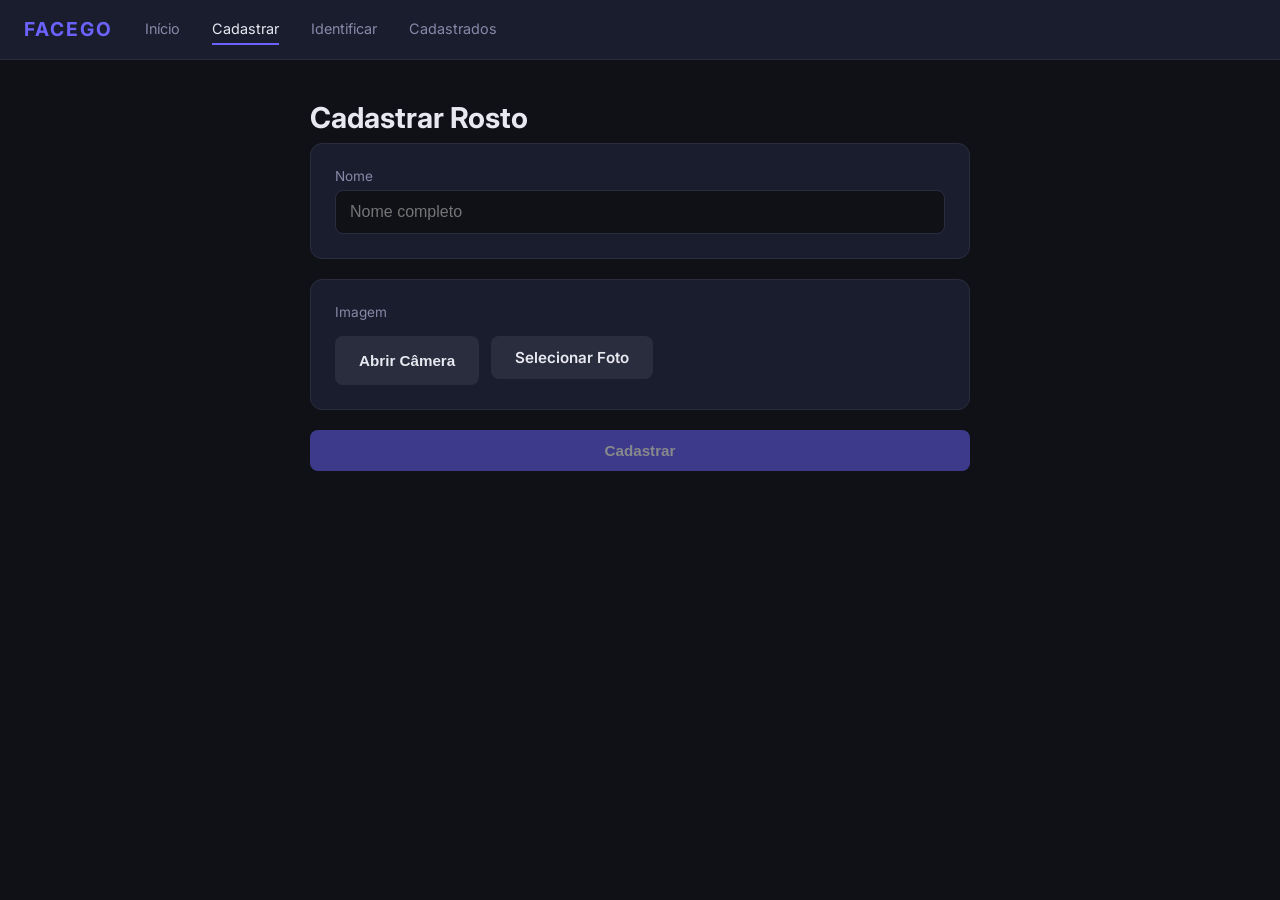
==== web/register.html @ 091972bb "feat: initial release Sistema de reconhecimento facial em Go com SCRFD + ArcFace via ONNX Runtime. P" ====
<!DOCTYPE html>
<html lang="pt-BR">
<head>
  <meta charset="UTF-8">
  <meta name="viewport" content="width=device-width, initial-scale=1.0">
  <title>Cadastrar — FaceGo</title>
  <link rel="stylesheet" href="/web/css/app.css">
  <link href="https://fonts.googleapis.com/css2?family=Inter:wght@400;600;700&display=swap" rel="stylesheet">
</head>
<body>
<nav>
  <a class="logo" href="/web/index.html">FACEGO</a>
  <a href="/web/index.html">Início</a>
  <a href="/web/register.html" class="active">Cadastrar</a>
  <a href="/web/identify.html">Identificar</a>
  <a href="/web/persons.html">Cadastrados</a>
</nav>

<main>
  <h1>Cadastrar Rosto</h1>

  <div class="card">
    <label for="name">Nome</label>
    <input type="text" id="name" placeholder="Nome completo" autocomplete="off">
  </div>

  <div class="card">
    <label>Imagem</label>
    <div class="video-wrap" id="videoWrap" style="display:none">
      <video id="video" muted playsinline></video>
    </div>
    <img id="preview" style="display:none; width:100%; border-radius:10px; margin:16px 0;" alt="preview">

    <div class="btn-row">
      <button class="btn btn-secondary" id="btnCamera">Abrir Câmera</button>
      <button class="btn btn-secondary" id="btnCapture" style="display:none">Capturar Foto</button>
      <label class="btn btn-secondary" style="cursor:pointer">
        Selecionar Foto
        <input type="file" id="fileInput" accept="image/jpeg,image/png" style="display:none">
      </label>
    </div>
  </div>

  <div class="alert" id="alert"></div>

  <button class="btn btn-primary" id="btnRegister" disabled style="width:100%">Cadastrar</button>
</main>

<script type="module">
  import { startCamera, stopCamera, captureFrame } from '/web/js/camera.js';

  let stream = null;
  let imageBlob = null;

  const video = document.getElementById('video');
  const videoWrap = document.getElementById('videoWrap');
  const preview = document.getElementById('preview');
  const btnCamera = document.getElementById('btnCamera');
  const btnCapture = document.getElementById('btnCapture');
  const fileInput = document.getElementById('fileInput');
  const btnRegister = document.getElementById('btnRegister');
  const alert = document.getElementById('alert');

  function showAlert(msg, type) {
    alert.className = `alert alert-${type} show`;
    alert.textContent = msg;
  }

  function setImage(blob) {
    imageBlob = blob;
    preview.src = URL.createObjectURL(blob);
    preview.style.display = 'block';
    btnRegister.disabled = false;
  }

  btnCamera.addEventListener('click', async () => {
    if (stream) {
      stopCamera(stream); stream = null;
      videoWrap.style.display = 'none';
      btnCapture.style.display = 'none';
      btnCamera.textContent = 'Abrir Câmera';
      return;
    }
    try {
      stream = await startCamera(video);
      videoWrap.style.display = 'block';
      btnCapture.style.display = 'inline-flex';
      btnCamera.textContent = 'Fechar Câmera';
    } catch(e) {
      showAlert('Não foi possível acessar a câmera: ' + e.message, 'error');
    }
  });

  btnCapture.addEventListener('click', async () => {
    const blob = await captureFrame(video);
    setImage(blob);
    stopCamera(stream); stream = null;
    videoWrap.style.display = 'none';
    btnCapture.style.display = 'none';
    btnCamera.textContent = 'Abrir Câmera';
  });

  fileInput.addEventListener('change', () => {
    if (fileInput.files[0]) setImage(fileInput.files[0]);
  });

  btnRegister.addEventListener('click', async () => {
    const name = document.getElementById('name').value.trim();
    if (!name) { showAlert('Informe o nome.', 'error'); return; }
    if (!imageBlob) { showAlert('Selecione ou capture uma imagem.', 'error'); return; }

    btnRegister.disabled = true;
    btnRegister.innerHTML = '<span class="spinner"></span> Cadastrando...';

    const form = new FormData();
    form.append('name', name);
    form.append('image', imageBlob, 'face.jpg');

    try {
      const res = await fetch('/api/v1/persons', { method: 'POST', body: form });
      const data = await res.json();
      if (data.success) {
        showAlert(`Rosto cadastrado com sucesso! (${data.person.name})`, 'success');
        document.getElementById('name').value = '';
        preview.style.display = 'none';
        imageBlob = null;
      } else {
        showAlert(data.error || 'Erro ao cadastrar.', 'error');
      }
    } catch(e) {
      showAlert('Erro de conexão: ' + e.message, 'error');
    }

    btnRegister.disabled = false;
    btnRegister.textContent = 'Cadastrar';
  });
</script>
</body>
</html>
---- web/css/app.css ----
*, *::before, *::after { box-sizing: border-box; margin: 0; padding: 0; }

:root {
  --bg: #0f1117;
  --surface: #1a1d2e;
  --border: #2a2d3e;
  --accent: #6c63ff;
  --accent-hover: #5a52e0;
  --text: #e8e8f0;
  --text-muted: #8888a8;
  --success: #4caf7d;
  --error: #f44c6b;
  --warn: #f5a623;
  --radius: 12px;
}

body {
  background: var(--bg);
  color: var(--text);
  font-family: 'Inter', system-ui, sans-serif;
  min-height: 100vh;
  padding: 0;
}

nav {
  background: var(--surface);
  border-bottom: 1px solid var(--border);
  padding: 0 24px;
  display: flex;
  align-items: center;
  gap: 32px;
  height: 60px;
}

nav .logo {
  font-weight: 700;
  font-size: 1.2rem;
  color: var(--accent);
  text-decoration: none;
  letter-spacing: 2px;
}

nav a {
  color: var(--text-muted);
  text-decoration: none;
  font-size: 0.9rem;
  padding: 6px 0;
  border-bottom: 2px solid transparent;
  transition: color .2s, border-color .2s;
}

nav a:hover, nav a.active {
  color: var(--text);
  border-bottom-color: var(--accent);
}

nav .count {
  margin-left: auto;
  font-size: 0.8rem;
  color: var(--text-muted);
  background: var(--border);
  padding: 4px 10px;
  border-radius: 20px;
}

main { max-width: 700px; margin: 40px auto; padding: 0 20px; }

h1 { font-size: 1.8rem; margin-bottom: 8px; }
h2 { font-size: 1.3rem; margin-bottom: 16px; color: var(--text-muted); font-weight: 400; }

.card {
  background: var(--surface);
  border: 1px solid var(--border);
  border-radius: var(--radius);
  padding: 24px;
  margin-bottom: 20px;
}

label { display: block; font-size: 0.85rem; color: var(--text-muted); margin-bottom: 6px; }

input[type=text] {
  width: 100%;
  padding: 12px 14px;
  background: var(--bg);
  border: 1px solid var(--border);
  border-radius: 8px;
  color: var(--text);
  font-size: 1rem;
  outline: none;
  transition: border-color .2s;
}

input[type=text]:focus { border-color: var(--accent); }

.video-wrap {
  position: relative;
  width: 100%;
  aspect-ratio: 4/3;
  background: #000;
  border-radius: 10px;
  overflow: hidden;
  margin: 16px 0;
}

video, canvas.overlay {
  position: absolute; inset: 0;
  width: 100%; height: 100%;
  object-fit: cover;
}

canvas.overlay { pointer-events: none; }

.btn {
  display: inline-flex;
  align-items: center;
  justify-content: center;
  gap: 8px;
  padding: 12px 24px;
  border: none;
  border-radius: 8px;
  font-size: 0.95rem;
  font-weight: 600;
  cursor: pointer;
  transition: background .2s, opacity .2s;
}

.btn-primary { background: var(--accent); color: #fff; }
.btn-primary:hover { background: var(--accent-hover); }
.btn-secondary { background: var(--border); color: var(--text); }
.btn-secondary:hover { background: #3a3d50; }
.btn-danger { background: var(--error); color: #fff; }
.btn:disabled { opacity: .5; cursor: not-allowed; }

.btn-row { display: flex; gap: 12px; flex-wrap: wrap; margin-top: 16px; }

.alert {
  padding: 14px 18px;
  border-radius: 8px;
  font-size: 0.9rem;
  margin: 16px 0;
  display: none;
}
.alert.show { display: block; }
.alert-success { background: #1a3a2a; border: 1px solid var(--success); color: var(--success); }
.alert-error   { background: #3a1a22; border: 1px solid var(--error);   color: var(--error); }
.alert-info    { background: #1a2a3a; border: 1px solid var(--accent);  color: var(--accent); }

.result-card {
  text-align: center;
  padding: 32px;
}

.result-card img {
  width: 120px; height: 120px;
  border-radius: 50%;
  object-fit: cover;
  border: 3px solid var(--accent);
  margin-bottom: 16px;
}

.result-card .result-name { font-size: 1.5rem; font-weight: 700; margin-bottom: 8px; }
.result-card .similarity  { color: var(--success); font-size: 1.1rem; }
.result-card .unknown     { color: var(--error); font-size: 1.2rem; font-weight: 700; }

.persons-grid {
  display: grid;
  grid-template-columns: repeat(auto-fill, minmax(140px, 1fr));
  gap: 16px;
  margin-top: 20px;
}

.person-tile {
  background: var(--surface);
  border: 1px solid var(--border);
  border-radius: var(--radius);
  padding: 16px;
  text-align: center;
}

.person-tile img {
  width: 72px; height: 72px;
  border-radius: 50%;
  object-fit: cover;
  margin-bottom: 10px;
  background: var(--border);
}

.person-tile .name  { font-size: 0.85rem; font-weight: 600; margin-bottom: 4px; }
.person-tile button { font-size: 0.75rem; padding: 4px 10px; margin-top: 8px; }

.hero { text-align: center; padding: 60px 20px; }
.hero h1 { font-size: 3rem; color: var(--accent); letter-spacing: 4px; margin-bottom: 12px; }
.hero p { color: var(--text-muted); margin-bottom: 32px; }
.hero .btn-row { justify-content: center; }

.spinner {
  display: inline-block;
  width: 16px; height: 16px;
  border: 2px solid rgba(255,255,255,.3);
  border-top-color: #fff;
  border-radius: 50%;
  animation: spin .6s linear infinite;
}
@keyframes spin { to { transform: rotate(360deg); } }

.tag {
  display: inline-block;
  padding: 3px 10px;
  border-radius: 20px;
  font-size: 0.75rem;
  font-weight: 600;
}
.tag-ok      { background: #1a3a2a; color: var(--success); }
.tag-pending { background: #2a2a1a; color: var(--warn); }

@media (max-width: 500px) {
  main { padding: 0 12px; margin-top: 24px; }
  .hero h1 { font-size: 2rem; }
}
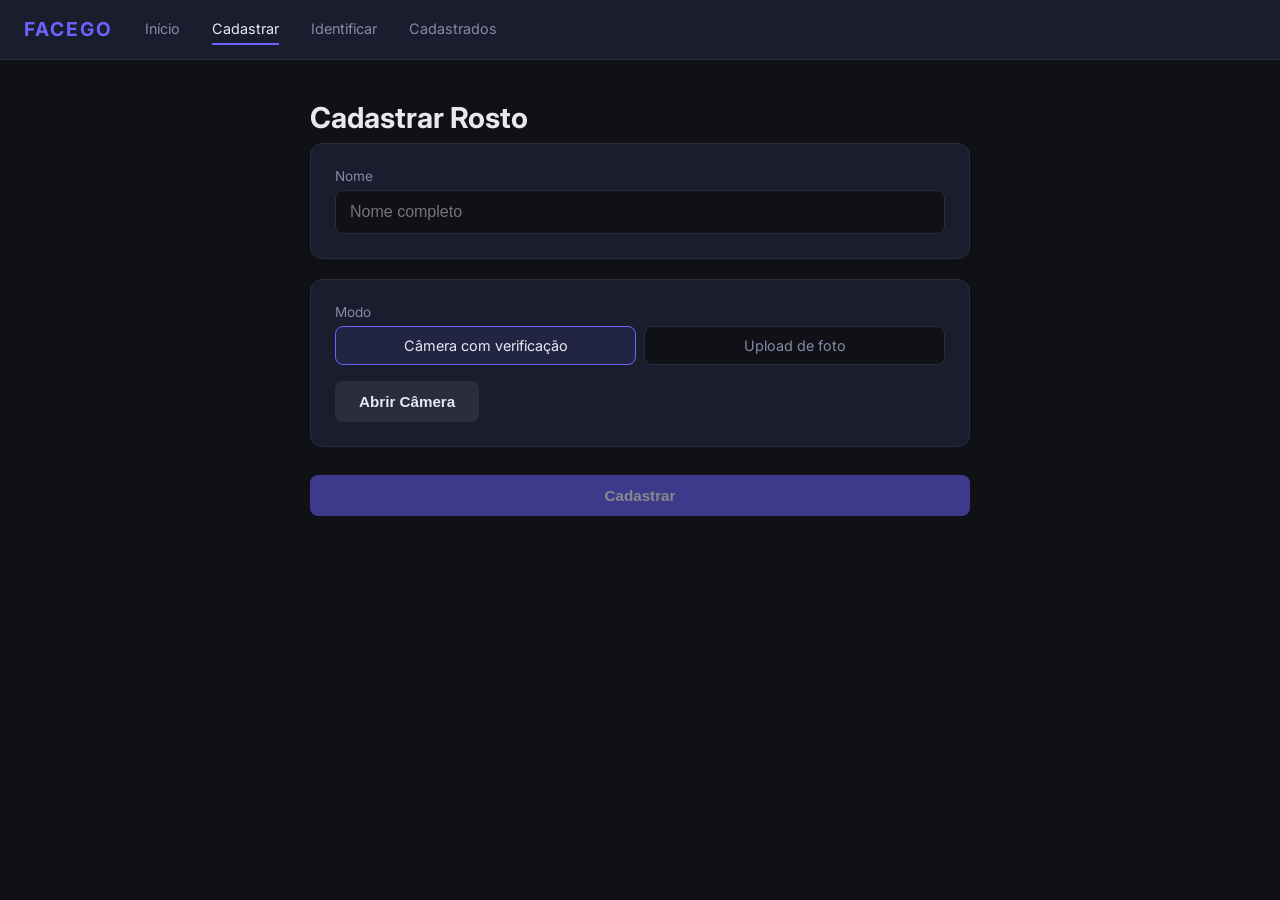
==== commit 04414ce9: "feat: liveness challenge no cadastro Verificação de vivacidade em 5 passos antes de cadastrar: esque" ====
--- a/web/register.html
+++ b/web/register.html
@@ -6,6 +6,89 @@
   <title>Cadastrar — FaceGo</title>
   <link rel="stylesheet" href="/web/css/app.css">
   <link href="https://fonts.googleapis.com/css2?family=Inter:wght@400;600;700&display=swap" rel="stylesheet">
+  <style>
+    .liveness-wrap {
+      position: relative;
+    }
+    .challenge-box {
+      position: absolute;
+      bottom: 12px; left: 50%; transform: translateX(-50%);
+      background: rgba(0,0,0,.75);
+      backdrop-filter: blur(6px);
+      border-radius: 10px;
+      padding: 10px 20px;
+      text-align: center;
+      width: calc(100% - 32px);
+      pointer-events: none;
+      z-index: 10;
+    }
+    .challenge-box .step-label {
+      font-size: .72rem;
+      color: #aaa;
+      margin-bottom: 4px;
+      letter-spacing: 1px;
+      text-transform: uppercase;
+    }
+    .challenge-box .instruction {
+      font-size: 1.05rem;
+      font-weight: 700;
+      color: #fff;
+    }
+    .challenge-box .instruction.ok { color: #4caf7d; }
+    .challenge-box .instruction.warn { color: #f5a623; }
+
+    .progress-steps {
+      display: flex;
+      justify-content: center;
+      gap: 8px;
+      margin: 12px 0 4px;
+    }
+    .step-dot {
+      width: 10px; height: 10px;
+      border-radius: 50%;
+      background: var(--border);
+      transition: background .3s;
+    }
+    .step-dot.done  { background: var(--success); }
+    .step-dot.active{ background: var(--accent); }
+
+    .face-indicator {
+      position: absolute;
+      top: 12px; right: 12px;
+      width: 44px; height: 44px;
+      border-radius: 50%;
+      display: flex; align-items: center; justify-content: center;
+      font-size: 1.4rem;
+      z-index: 10;
+    }
+    .face-indicator.found { background: rgba(76,175,125,.25); }
+    .face-indicator.none  { background: rgba(244,76,107,.25); }
+
+    .mode-tabs {
+      display: flex; gap: 8px; margin-bottom: 16px;
+    }
+    .mode-tab {
+      flex: 1; padding: 10px;
+      background: var(--bg);
+      border: 1px solid var(--border);
+      border-radius: 8px;
+      cursor: pointer;
+      text-align: center;
+      font-size: .9rem;
+      color: var(--text-muted);
+      transition: all .2s;
+    }
+    .mode-tab.active {
+      border-color: var(--accent);
+      color: var(--text);
+      background: rgba(108,99,255,.1);
+    }
+
+    #uploadPreview {
+      width: 100%; border-radius: 10px;
+      margin: 12px 0; display: none;
+    }
+  </style>
 </head>
 <body>
 <nav>
@@ -25,115 +108,305 @@
   </div>
 
   <div class="card">
-    <label>Imagem</label>
-    <div class="video-wrap" id="videoWrap" style="display:none">
-      <video id="video" muted playsinline></video>
+    <label>Modo</label>
+    <div class="mode-tabs">
+      <div class="mode-tab active" id="tabLiveness" onclick="setMode('liveness')">
+        Câmera com verificação
+      </div>
+      <div class="mode-tab" id="tabUpload" onclick="setMode('upload')">
+        Upload de foto
+      </div>
     </div>
-    <img id="preview" style="display:none; width:100%; border-radius:10px; margin:16px 0;" alt="preview">
-
-    <div class="btn-row">
-      <button class="btn btn-secondary" id="btnCamera">Abrir Câmera</button>
-      <button class="btn btn-secondary" id="btnCapture" style="display:none">Capturar Foto</button>
-      <label class="btn btn-secondary" style="cursor:pointer">
-        Selecionar Foto
-        <input type="file" id="fileInput" accept="image/jpeg,image/png" style="display:none">
-      </label>
+
+    <!-- LIVENESS MODE -->
+    <div id="livenessMode">
+      <div class="liveness-wrap">
+        <div class="video-wrap" id="videoWrap" style="display:none">
+          <video id="video" muted playsinline></video>
+          <div class="face-indicator none" id="faceIndicator">○</div>
+          <div class="challenge-box" id="challengeBox" style="display:none">
+            <div class="step-label" id="stepLabel">Passo 1 de 5</div>
+            <div class="instruction" id="instruction">Aguardando...</div>
+          </div>
+        </div>
+      </div>
+
+      <div class="progress-steps" id="progressSteps" style="display:none"></div>
+
+      <div class="btn-row">
+        <button class="btn btn-secondary" id="btnCamera" onclick="toggleCamera()">Abrir Câmera</button>
+      </div>
+    </div>
+
+    <!-- UPLOAD MODE -->
+    <div id="uploadMode" style="display:none">
+      <img id="uploadPreview" alt="preview">
+      <div class="btn-row">
+        <label class="btn btn-secondary" style="cursor:pointer">
+          Selecionar Foto
+          <input type="file" id="fileInput" accept="image/jpeg,image/png" style="display:none">
+        </label>
+      </div>
     </div>
   </div>
 
   <div class="alert" id="alert"></div>
-
-  <button class="btn btn-primary" id="btnRegister" disabled style="width:100%">Cadastrar</button>
+  <button class="btn btn-primary" id="btnRegister" disabled style="width:100%; margin-top:8px">Cadastrar</button>
 </main>
 
 <script type="module">
-  import { startCamera, stopCamera, captureFrame } from '/web/js/camera.js';
-
-  let stream = null;
-  let imageBlob = null;
-
-  const video = document.getElementById('video');
-  const videoWrap = document.getElementById('videoWrap');
-  const preview = document.getElementById('preview');
-  const btnCamera = document.getElementById('btnCamera');
-  const btnCapture = document.getElementById('btnCapture');
-  const fileInput = document.getElementById('fileInput');
-  const btnRegister = document.getElementById('btnRegister');
-  const alert = document.getElementById('alert');
-
-  function showAlert(msg, type) {
-    alert.className = `alert alert-${type} show`;
-    alert.textContent = msg;
+import { startCamera, stopCamera, captureFrame } from '/web/js/camera.js';
+
+// ── state ──────────────────────────────────────────────────────────────────
+let stream       = null;
+let capturedBlob = null;
+let mode         = 'liveness';
+let livenessOk   = false;
+let polling      = null;
+
+// ── challenges ────────────────────────────────────────────────────────────
+const CHALLENGES = [
+  { key: 'left',    label: '← Vire o rosto para a ESQUERDA',  check: p => p.yaw < -0.20 },
+  { key: 'right',   label: '→ Vire o rosto para a DIREITA',   check: p => p.yaw >  0.20 },
+  { key: 'up',      label: '↑ Olhe para CIMA',                check: p => p.pitch < -0.12 },
+  { key: 'down',    label: '↓ Olhe para BAIXO',               check: p => p.pitch >  0.12 },
+  { key: 'center',  label: 'Olhe para FRENTE — pronto!',      check: p => Math.abs(p.yaw) < 0.10 && Math.abs(p.pitch) < 0.08 },
+];
+
+let currentStep  = 0;
+let stepHoldMs   = 0;
+const HOLD_NEEDED = 600; // ms the pose must be held
+
+// ── DOM refs ──────────────────────────────────────────────────────────────
+const video          = document.getElementById('video');
+const videoWrap      = document.getElementById('videoWrap');
+const faceIndicator  = document.getElementById('faceIndicator');
+const challengeBox   = document.getElementById('challengeBox');
+const stepLabel      = document.getElementById('stepLabel');
+const instruction    = document.getElementById('instruction');
+const progressSteps  = document.getElementById('progressSteps');
+const btnRegister    = document.getElementById('btnRegister');
+const alert          = document.getElementById('alert');
+let lastTickMs = 0;
+
+// ── mode switch ────────────────────────────────────────────────────────────
+window.setMode = function(m) {
+  mode = m;
+  document.getElementById('tabLiveness').classList.toggle('active', m === 'liveness');
+  document.getElementById('tabUpload').classList.toggle('active', m === 'upload');
+  document.getElementById('livenessMode').style.display = m === 'liveness' ? '' : 'none';
+  document.getElementById('uploadMode').style.display   = m === 'upload'   ? '' : 'none';
+  capturedBlob = null;
+  livenessOk   = false;
+  btnRegister.disabled = true;
+  stopPolling();
+  if (stream) { stopCamera(stream); stream = null; resetCameraUI(); }
+};
+
+// ── camera ─────────────────────────────────────────────────────────────────
+window.toggleCamera = async function() {
+  const btn = document.getElementById('btnCamera');
+  if (stream) {
+    stopCamera(stream); stream = null;
+    stopPolling();
+    resetCameraUI();
+    btn.textContent = 'Abrir Câmera';
+    return;
   }
-
-  function setImage(blob) {
-    imageBlob = blob;
-    preview.src = URL.createObjectURL(blob);
-    preview.style.display = 'block';
+  try {
+    stream = await startCamera(video);
+    videoWrap.style.display = 'block';
+    challengeBox.style.display = 'block';
+    progressSteps.style.display = 'flex';
+    btn.textContent = 'Fechar Câmera';
+    resetChallenge();
+    startPolling();
+  } catch(e) {
+    showAlert('Câmera indisponível: ' + e.message, 'error');
+  }
+};
+
+function resetCameraUI() {
+  videoWrap.style.display = 'none';
+  challengeBox.style.display = 'none';
+  progressSteps.style.display = 'none';
+  capturedBlob = null;
+  livenessOk = false;
+  btnRegister.disabled = true;
+}
+
+// ── progress dots ──────────────────────────────────────────────────────────
+function buildDots() {
+  progressSteps.innerHTML = CHALLENGES.map((_, i) => `<div class="step-dot" id="dot-${i}"></div>`).join('');
+  updateDots();
+}
+
+function updateDots() {
+  CHALLENGES.forEach((_, i) => {
+    const dot = document.getElementById('dot-' + i);
+    if (!dot) return;
+    dot.className = 'step-dot' + (i < currentStep ? ' done' : i === currentStep ? ' active' : '');
+  });
+}
+
+function resetChallenge() {
+  currentStep = 0;
+  stepHoldMs  = 0;
+  lastTickMs  = 0;
+  livenessOk  = false;
+  buildDots();
+  showStep(0);
+}
+
+function showStep(i) {
+  if (i >= CHALLENGES.length) return;
+  stepLabel.textContent   = `Passo ${i + 1} de ${CHALLENGES.length}`;
+  instruction.textContent = CHALLENGES[i].label;
+  instruction.className   = 'instruction';
+  updateDots();
+}
+
+// ── polling ─────────────────────────────────────────────────────────────────
+function startPolling() {
+  stopPolling();
+  polling = setInterval(tick, 350);
+}
+
+function stopPolling() {
+  if (polling) { clearInterval(polling); polling = null; }
+}
+
+async function tick() {
+  if (!stream || !video.videoWidth) return;
+  const blob = await captureFrame(video);
+  const form = new FormData();
+  form.append('image', blob, 'frame.jpg');
+
+  let data;
+  try {
+    const res = await fetch('/api/v1/detect', { method: 'POST', body: form });
+    data = await res.json();
+  } catch { return; }
+
+  // face indicator
+  if (data.detected && data.faces === 1) {
+    faceIndicator.textContent = '●';
+    faceIndicator.className   = 'face-indicator found';
+  } else {
+    faceIndicator.textContent = '○';
+    faceIndicator.className   = 'face-indicator none';
+    stepHoldMs = 0;
+    instruction.className = 'instruction warn';
+    instruction.textContent = 'Nenhum rosto detectado — posicione o rosto no centro';
+    return;
+  }
+
+  if (livenessOk) return;
+  if (!data.pose)  return;
+
+  const now   = Date.now();
+  const delta = lastTickMs ? now - lastTickMs : 0;
+  lastTickMs  = now;
+
+  const ch = CHALLENGES[currentStep];
+  if (ch.check(data.pose)) {
+    stepHoldMs += delta;
+    const pct = Math.min(stepHoldMs / HOLD_NEEDED, 1);
+    instruction.className   = 'instruction ok';
+    instruction.textContent = ch.label + ' ' + (pct < 1 ? `(${Math.round(pct * 100)}%)` : '✓');
+
+    if (stepHoldMs >= HOLD_NEEDED) {
+      currentStep++;
+      stepHoldMs = 0;
+      updateDots();
+
+      if (currentStep >= CHALLENGES.length) {
+        await completeChallenge();
+      } else {
+        showStep(currentStep);
+      }
+    }
+  } else {
+    stepHoldMs = 0;
+    showStep(currentStep);
+  }
+}
+
+async function completeChallenge() {
+  stopPolling();
+  livenessOk = true;
+  instruction.className   = 'instruction ok';
+  instruction.textContent = 'Verificação concluída! Capturando...';
+
+  await new Promise(r => setTimeout(r, 300));
+  capturedBlob = await captureFrame(video);
+
+  // show captured frame as mini preview
+  const url = URL.createObjectURL(capturedBlob);
+  const prev = document.createElement('img');
+  prev.src = url;
+  prev.style.cssText = 'width:100%;border-radius:10px;margin:12px 0;';
+  videoWrap.insertAdjacentElement('afterend', prev);
+
+  instruction.textContent = '✓ Verificação concluída';
+  btnRegister.disabled = false;
+  showAlert('Verificação de vivacidade concluída. Clique em Cadastrar.', 'success');
+}
+
+// ── upload mode ────────────────────────────────────────────────────────────
+document.getElementById('fileInput').addEventListener('change', function() {
+  const file = this.files[0];
+  if (!file) return;
+  capturedBlob = file;
+  const preview = document.getElementById('uploadPreview');
+  preview.src = URL.createObjectURL(file);
+  preview.style.display = 'block';
+  btnRegister.disabled = false;
+});
+
+// ── register ───────────────────────────────────────────────────────────────
+btnRegister.addEventListener('click', async () => {
+  const name = document.getElementById('name').value.trim();
+  if (!name) { showAlert('Informe o nome.', 'error'); return; }
+  if (!capturedBlob) { showAlert('Capture ou selecione uma imagem.', 'error'); return; }
+  if (mode === 'liveness' && !livenessOk) { showAlert('Complete a verificação de vivacidade.', 'error'); return; }
+
+  btnRegister.disabled = true;
+  btnRegister.innerHTML = '<span class="spinner"></span> Cadastrando...';
+
+  const form = new FormData();
+  form.append('name', name);
+  form.append('image', capturedBlob, 'face.jpg');
+
+  try {
+    const res  = await fetch('/api/v1/persons', { method: 'POST', body: form });
+    const data = await res.json();
+    if (data.success) {
+      showAlert(`Rosto de "${data.person.name}" cadastrado com sucesso!`, 'success');
+      document.getElementById('name').value = '';
+      capturedBlob = null;
+      livenessOk   = false;
+      btnRegister.disabled = true;
+      // remove capture preview
+      document.querySelectorAll('img[src^="blob:"]').forEach(el => el.remove());
+      if (mode === 'liveness') resetChallenge();
+    } else {
+      showAlert(data.error || 'Erro ao cadastrar.', 'error');
+      btnRegister.disabled = false;
+    }
+  } catch(e) {
+    showAlert('Erro de conexão: ' + e.message, 'error');
     btnRegister.disabled = false;
   }
 
-  btnCamera.addEventListener('click', async () => {
-    if (stream) {
-      stopCamera(stream); stream = null;
-      videoWrap.style.display = 'none';
-      btnCapture.style.display = 'none';
-      btnCamera.textContent = 'Abrir Câmera';
-      return;
-    }
-    try {
-      stream = await startCamera(video);
-      videoWrap.style.display = 'block';
-      btnCapture.style.display = 'inline-flex';
-      btnCamera.textContent = 'Fechar Câmera';
-    } catch(e) {
-      showAlert('Não foi possível acessar a câmera: ' + e.message, 'error');
-    }
-  });
-
-  btnCapture.addEventListener('click', async () => {
-    const blob = await captureFrame(video);
-    setImage(blob);
-    stopCamera(stream); stream = null;
-    videoWrap.style.display = 'none';
-    btnCapture.style.display = 'none';
-    btnCamera.textContent = 'Abrir Câmera';
-  });
-
-  fileInput.addEventListener('change', () => {
-    if (fileInput.files[0]) setImage(fileInput.files[0]);
-  });
-
-  btnRegister.addEventListener('click', async () => {
-    const name = document.getElementById('name').value.trim();
-    if (!name) { showAlert('Informe o nome.', 'error'); return; }
-    if (!imageBlob) { showAlert('Selecione ou capture uma imagem.', 'error'); return; }
-
-    btnRegister.disabled = true;
-    btnRegister.innerHTML = '<span class="spinner"></span> Cadastrando...';
-
-    const form = new FormData();
-    form.append('name', name);
-    form.append('image', imageBlob, 'face.jpg');
-
-    try {
-      const res = await fetch('/api/v1/persons', { method: 'POST', body: form });
-      const data = await res.json();
-      if (data.success) {
-        showAlert(`Rosto cadastrado com sucesso! (${data.person.name})`, 'success');
-        document.getElementById('name').value = '';
-        preview.style.display = 'none';
-        imageBlob = null;
-      } else {
-        showAlert(data.error || 'Erro ao cadastrar.', 'error');
-      }
-    } catch(e) {
-      showAlert('Erro de conexão: ' + e.message, 'error');
-    }
-
-    btnRegister.disabled = false;
-    btnRegister.textContent = 'Cadastrar';
-  });
+  btnRegister.textContent = 'Cadastrar';
+});
+
+// ── helpers ────────────────────────────────────────────────────────────────
+function showAlert(msg, type) {
+  alert.className = `alert alert-${type} show`;
+  alert.textContent = msg;
+}
 </script>
 </body>
 </html>
